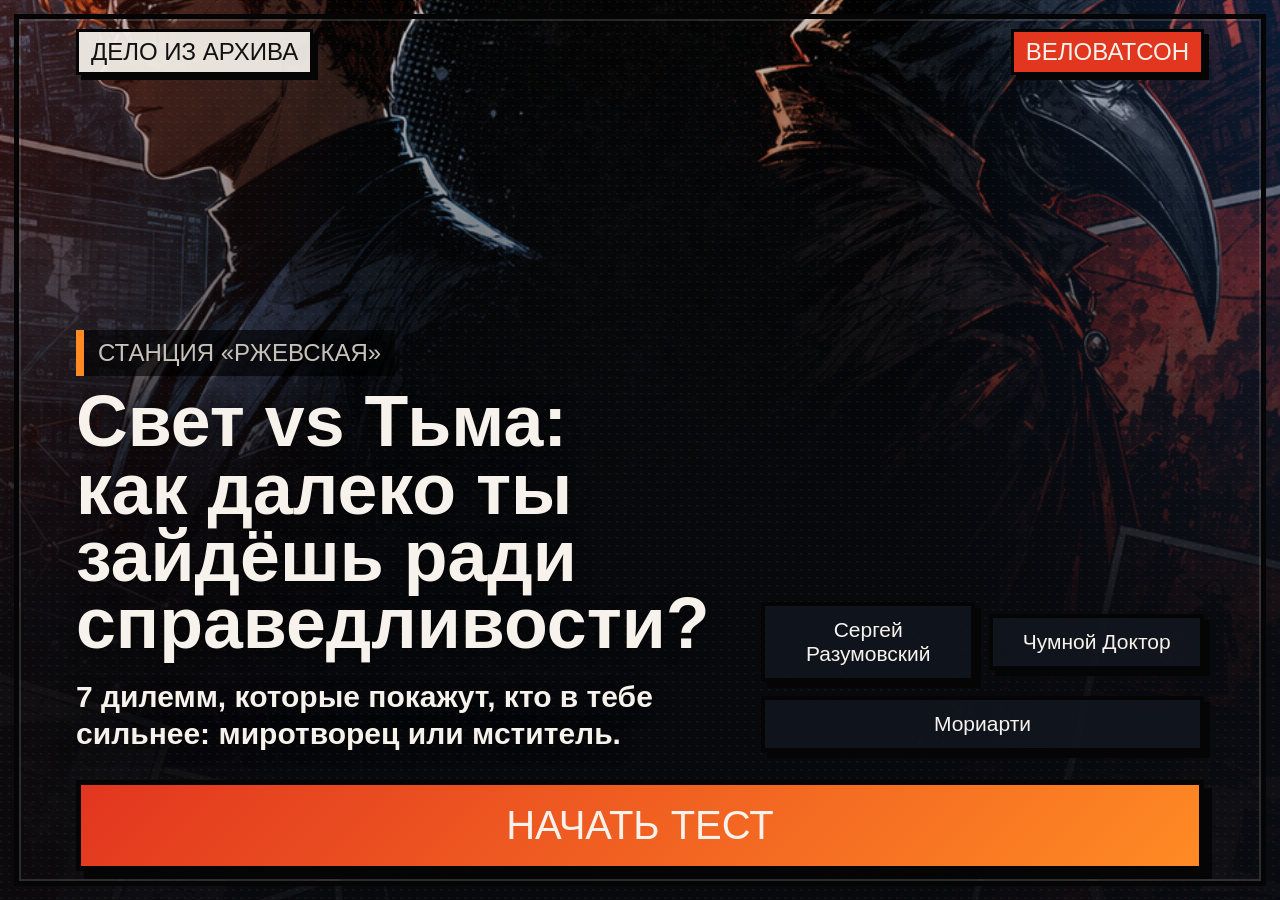
==== index.html @ 0b0cf6f9 "Initial static quiz" ====
<!doctype html>
<html lang="ru">
  <head>
    <meta charset="utf-8">
    <meta name="viewport" content="width=device-width, initial-scale=1">
    <title>Свет vs Тьма: тест ВелоВатсон</title>
    <link rel="stylesheet" href="styles.css">
  </head>
  <body>
    <main class="app-shell" aria-live="polite">
      <section class="screen screen-home is-active" id="homeScreen">
        <div class="brand-line">
          <span>Дело из архива</span>
          <span>ВелоВатсон</span>
        </div>

        <div class="hero-copy">
          <p class="eyebrow">Станция «Ржевская»</p>
          <h1>Свет vs Тьма: как далеко ты зайдёшь ради справедливости?</h1>
          <p class="subtitle">7 дилемм, которые покажут, кто в тебе сильнее: миротворец или мститель.</p>
        </div>

        <div class="case-strip" aria-hidden="true">
          <span>Сергей Разумовский</span>
          <span>Чумной Доктор</span>
          <span>Мориарти</span>
        </div>

        <button class="primary-button start-button" id="startButton" type="button">
          Начать тест
        </button>
      </section>

      <section class="screen screen-question" id="questionScreen">
        <div class="topbar">
          <p class="question-count" id="questionCount">Вопрос 1 из 7</p>
          <p class="score-hint">Свет / Тьма</p>
        </div>

        <div class="progress-wrap" aria-hidden="true">
          <div class="progress-bar" id="progressBar"></div>
        </div>

        <article class="question-panel">
          <p class="panel-label">Дилемма</p>
          <h2 id="questionText"></h2>
        </article>

        <div class="answers" id="answers"></div>
      </section>

      <section class="screen screen-result" id="resultScreen">
        <div class="result-kicker">Твой результат</div>

        <div class="result-header">
          <h2 id="resultTitle"></h2>
          <div class="score-badge">
            <span id="scoreValue"></span>
            <small>из 14</small>
          </div>
        </div>

        <div class="duality-scale" aria-label="Шкала Света и Тьмы">
          <div class="scale-track">
            <div class="scale-light" id="scaleLight"></div>
            <div class="scale-dark" id="scaleDark"></div>
          </div>
          <div class="scale-values">
            <span id="lightValue"></span>
            <span id="darkValue"></span>
          </div>
        </div>

        <p class="result-description" id="resultDescription"></p>
        <p class="quest-summary" id="questSummary"></p>

        <button class="primary-button home-button" id="homeButton" type="button">
          На главную
        </button>
      </section>
    </main>

    <script src="script.js"></script>
  </body>
</html>
---- styles.css ----
:root {
  --bg: #08090d;
  --panel: rgba(12, 14, 21, 0.86);
  --panel-solid: #121620;
  --ink: #050506;
  --text: #f7f3ec;
  --muted: #c7c3bb;
  --line: rgba(247, 243, 236, 0.18);
  --light: #f5eee2;
  --dark: #0b1529;
  --red: #e2361f;
  --orange: #ff8a24;
  --blue: #2c83ff;
  --shadow: rgba(0, 0, 0, 0.5);
  font-family: "Arial Black", Impact, "Segoe UI", Arial, sans-serif;
}

* {
  box-sizing: border-box;
}

html,
body {
  width: 100%;
  min-height: 100%;
  margin: 0;
  background: var(--bg);
  color: var(--text);
}

body {
  min-height: 100vh;
  min-height: 100dvh;
  overflow-x: hidden;
}

button {
  font: inherit;
}

.app-shell {
  position: relative;
  width: min(100vw, 1080px);
  min-height: 100vh;
  min-height: 100dvh;
  margin: 0 auto;
  isolation: isolate;
  overflow: hidden;
  background:
    linear-gradient(180deg, rgba(8, 9, 13, 0.18), rgba(8, 9, 13, 0.94) 70%),
    linear-gradient(90deg, rgba(226, 54, 31, 0.26), transparent 28%, transparent 70%, rgba(44, 131, 255, 0.24)),
    url("assets/velovatson-comic-bg.png") center / cover no-repeat,
    var(--bg);
}

.app-shell::before {
  content: "";
  position: absolute;
  inset: 0;
  z-index: -1;
  pointer-events: none;
  background-image:
    radial-gradient(circle at 18% 22%, rgba(255, 138, 36, 0.16) 0 1px, transparent 1px),
    linear-gradient(135deg, rgba(255, 255, 255, 0.07) 0 1px, transparent 1px);
  background-size: 8px 8px, 42px 42px;
  mix-blend-mode: screen;
  opacity: 0.48;
}

.app-shell::after {
  content: "";
  position: absolute;
  inset: 14px;
  z-index: -1;
  border: 5px solid var(--ink);
  box-shadow: inset 0 0 0 2px rgba(255, 255, 255, 0.14);
  pointer-events: none;
}

.screen {
  display: none;
  min-height: 100vh;
  min-height: 100dvh;
  padding: clamp(28px, 5vh, 76px) clamp(24px, 6vw, 82px);
  opacity: 0;
  transform: translateY(18px);
}

.screen.is-active {
  display: flex;
  animation: screenIn 360ms ease forwards;
}

.screen-home,
.screen-result {
  flex-direction: column;
  justify-content: space-between;
  gap: 28px;
}

.screen-question {
  flex-direction: column;
  gap: clamp(20px, 3vh, 34px);
}

.brand-line,
.topbar,
.case-strip,
.scale-values {
  display: flex;
  align-items: center;
  justify-content: space-between;
  gap: 14px;
}

.brand-line,
.question-count,
.score-hint,
.panel-label,
.result-kicker {
  text-transform: uppercase;
  letter-spacing: 0;
}

.brand-line {
  font-size: clamp(16px, 2.1vw, 24px);
  color: var(--muted);
}

.brand-line span,
.question-count,
.score-hint,
.panel-label,
.result-kicker {
  display: inline-flex;
  align-items: center;
  width: fit-content;
  min-height: 42px;
  padding: 8px 14px;
  border: 3px solid var(--ink);
  background: rgba(247, 243, 236, 0.92);
  color: #111;
  box-shadow: 5px 5px 0 var(--ink);
}

.brand-line span:last-child,
.score-hint {
  background: var(--red);
  color: var(--text);
}

.hero-copy {
  max-width: 860px;
  margin-top: auto;
  text-shadow: 0 4px 18px var(--shadow);
}

.eyebrow {
  width: fit-content;
  margin: 0 0 18px;
  padding: 9px 14px;
  border-left: 8px solid var(--orange);
  background: rgba(0, 0, 0, 0.58);
  color: var(--muted);
  font-size: clamp(18px, 2.4vw, 30px);
  text-transform: uppercase;
}

h1,
h2,
p {
  margin-top: 0;
}

h1 {
  max-width: 940px;
  margin-bottom: 20px;
  font-size: clamp(42px, 7.1vw, 88px);
  line-height: 0.96;
  letter-spacing: 0;
  text-wrap: balance;
}

.subtitle {
  max-width: 780px;
  margin-bottom: 0;
  color: var(--text);
  font-family: "Segoe UI", Arial, sans-serif;
  font-size: clamp(22px, 3.2vw, 36px);
  font-weight: 800;
  line-height: 1.24;
}

.case-strip {
  flex-wrap: wrap;
  margin-top: auto;
}

.case-strip span {
  flex: 1 1 210px;
  min-height: 58px;
  padding: 12px 14px;
  border: 4px solid var(--ink);
  background: rgba(18, 22, 32, 0.82);
  color: var(--text);
  font-size: clamp(15px, 2.1vw, 22px);
  text-align: center;
  box-shadow: 6px 6px 0 var(--ink);
}

.primary-button,
.answer-button {
  width: 100%;
  min-height: 92px;
  border: 5px solid var(--ink);
  border-radius: 0;
  cursor: pointer;
  color: var(--text);
  box-shadow: 8px 8px 0 var(--ink);
  transition:
    transform 150ms ease,
    box-shadow 150ms ease,
    filter 150ms ease;
  touch-action: manipulation;
}

.primary-button {
  padding: 24px 30px;
  background: linear-gradient(135deg, var(--red), var(--orange));
  font-size: clamp(28px, 4vw, 48px);
  text-transform: uppercase;
}

.primary-button:hover,
.answer-button:hover {
  filter: brightness(1.08);
  transform: translate(-3px, -3px);
  box-shadow: 11px 11px 0 var(--ink);
}

.primary-button:active,
.answer-button:active {
  transform: translate(4px, 4px);
  box-shadow: 4px 4px 0 var(--ink);
}

.topbar {
  flex-wrap: wrap;
}

.question-count,
.score-hint {
  margin: 0;
  font-size: clamp(17px, 2.1vw, 25px);
}

.progress-wrap {
  width: 100%;
  height: 22px;
  border: 4px solid var(--ink);
  background: rgba(247, 243, 236, 0.2);
  box-shadow: 5px 5px 0 var(--ink);
  overflow: hidden;
}

.progress-bar {
  width: 0;
  height: 100%;
  background: linear-gradient(90deg, var(--orange), var(--red), var(--blue));
  transition: width 260ms ease;
}

.question-panel {
  position: relative;
  padding: clamp(24px, 4vh, 48px);
  border: 5px solid var(--ink);
  background: var(--panel);
  box-shadow: 9px 9px 0 var(--ink);
  backdrop-filter: blur(10px);
}

.question-panel::before {
  content: "";
  position: absolute;
  right: 22px;
  top: -18px;
  width: 96px;
  height: 34px;
  border: 4px solid var(--ink);
  background: repeating-linear-gradient(90deg, var(--red) 0 16px, var(--orange) 16px 32px);
  transform: rotate(2deg);
}

.panel-label {
  margin-bottom: 22px;
  background: var(--blue);
  color: var(--text);
  font-size: clamp(15px, 1.8vw, 22px);
}

.question-panel h2 {
  margin: 0;
  font-family: "Segoe UI", Arial, sans-serif;
  font-size: clamp(28px, 4.4vw, 52px);
  line-height: 1.16;
}

.answers {
  display: grid;
  gap: clamp(16px, 2.3vh, 26px);
  margin-top: auto;
}

.answer-button {
  display: grid;
  grid-template-columns: minmax(58px, 80px) 1fr;
  align-items: center;
  gap: 18px;
  padding: clamp(16px, 2.4vh, 28px);
  background: rgba(247, 243, 236, 0.93);
  color: #111;
  text-align: left;
}

.answer-letter {
  display: grid;
  place-items: center;
  align-self: stretch;
  min-height: 64px;
  border: 4px solid var(--ink);
  background: var(--red);
  color: var(--text);
  font-size: clamp(30px, 4.5vw, 54px);
  line-height: 1;
}

.answer-text {
  font-family: "Segoe UI", Arial, sans-serif;
  font-size: clamp(20px, 2.7vw, 34px);
  font-weight: 800;
  line-height: 1.2;
}

.result-kicker {
  margin: 0;
  background: var(--red);
  color: var(--text);
  font-size: clamp(18px, 2.4vw, 28px);
}

.result-header {
  display: grid;
  grid-template-columns: 1fr auto;
  align-items: end;
  gap: 24px;
}

.result-header h2 {
  margin: 0;
  font-size: clamp(42px, 7.4vw, 90px);
  line-height: 0.98;
  text-shadow: 0 5px 18px var(--shadow);
}

.score-badge {
  min-width: clamp(128px, 18vw, 190px);
  padding: 16px;
  border: 5px solid var(--ink);
  background: rgba(247, 243, 236, 0.94);
  color: #111;
  text-align: center;
  box-shadow: 8px 8px 0 var(--ink);
}

.score-badge span {
  display: block;
  font-size: clamp(48px, 8vw, 86px);
  line-height: 0.9;
}

.score-badge small {
  font-family: "Segoe UI", Arial, sans-serif;
  font-size: clamp(17px, 2vw, 24px);
  font-weight: 900;
}

.duality-scale {
  padding: clamp(18px, 3vw, 28px);
  border: 5px solid var(--ink);
  background: rgba(12, 14, 21, 0.88);
  box-shadow: 8px 8px 0 var(--ink);
}

.scale-track {
  display: flex;
  width: 100%;
  height: clamp(34px, 5vh, 58px);
  border: 4px solid var(--ink);
  overflow: hidden;
  background: var(--dark);
}

.scale-light,
.scale-dark {
  height: 100%;
  transition: width 500ms ease;
}

.scale-light {
  background: linear-gradient(90deg, #fff8e8, #ffd67b);
}

.scale-dark {
  background: linear-gradient(90deg, #192d58, #08101f);
}

.scale-values {
  margin-top: 12px;
  font-size: clamp(20px, 2.8vw, 34px);
}

.result-description,
.quest-summary {
  margin: 0;
  padding: clamp(20px, 3vw, 34px);
  border: 5px solid var(--ink);
  background: rgba(247, 243, 236, 0.94);
  color: #111;
  font-family: "Segoe UI", Arial, sans-serif;
  font-size: clamp(21px, 2.8vw, 34px);
  font-weight: 800;
  line-height: 1.28;
  box-shadow: 8px 8px 0 var(--ink);
}

.quest-summary {
  background: rgba(18, 22, 32, 0.9);
  color: var(--text);
}

.home-button {
  margin-top: auto;
}

@keyframes screenIn {
  to {
    opacity: 1;
    transform: translateY(0);
  }
}

@media (orientation: landscape) {
  .app-shell {
    width: 100%;
    min-height: 100vh;
  }

  .screen {
    padding: clamp(18px, 3.2vh, 32px) clamp(36px, 6vw, 76px);
  }

  h1 {
    font-size: clamp(42px, 5.6vw, 72px);
    line-height: 0.94;
  }

  .subtitle {
    font-size: clamp(20px, 2.7vw, 30px);
  }

  .eyebrow {
    margin-bottom: 12px;
    font-size: clamp(17px, 2vw, 24px);
  }

  .brand-line span,
  .question-count,
  .score-hint,
  .panel-label,
  .result-kicker {
    min-height: 36px;
    padding: 6px 12px;
  }

  .primary-button {
    min-height: 84px;
    padding: 18px 24px;
    font-size: clamp(26px, 3.4vw, 40px);
  }

  .screen-home {
    display: none;
  }

  .screen-home.is-active {
    display: grid;
    grid-template-columns: 1.05fr 0.95fr;
    grid-template-rows: auto 1fr auto;
    align-items: end;
  }

  .brand-line {
    grid-column: 1 / -1;
  }

  .hero-copy {
    margin-top: 0;
  }

  .case-strip {
    align-self: center;
  }

  .case-strip span {
    min-height: 52px;
    font-size: clamp(15px, 1.9vw, 21px);
  }

  .start-button {
    grid-column: 1 / -1;
  }

  .screen-question.is-active {
    display: grid;
    grid-template-columns: 0.92fr 1.08fr;
    grid-template-rows: auto auto 1fr;
    align-items: stretch;
  }

  .topbar,
  .progress-wrap {
    grid-column: 1 / -1;
  }

  .answers {
    margin-top: 0;
  }

  .screen-result.is-active {
    display: grid;
    grid-template-columns: 0.9fr 1.1fr;
    grid-template-rows: auto auto 1fr auto;
    align-items: start;
  }

  .result-kicker,
  .result-header,
  .home-button {
    grid-column: 1 / -1;
  }
}

@media (max-width: 560px) {
  .app-shell::after {
    inset: 8px;
    border-width: 3px;
  }

  .brand-line {
    align-items: stretch;
  }

  .brand-line span {
    flex: 1;
    justify-content: center;
    text-align: center;
  }

  .answer-button {
    grid-template-columns: 54px 1fr;
    gap: 12px;
  }
}

@media (prefers-reduced-motion: reduce) {
  *,
  *::before,
  *::after {
    scroll-behavior: auto !important;
    transition-duration: 0.01ms !important;
    animation-duration: 0.01ms !important;
    animation-iteration-count: 1 !important;
  }
}
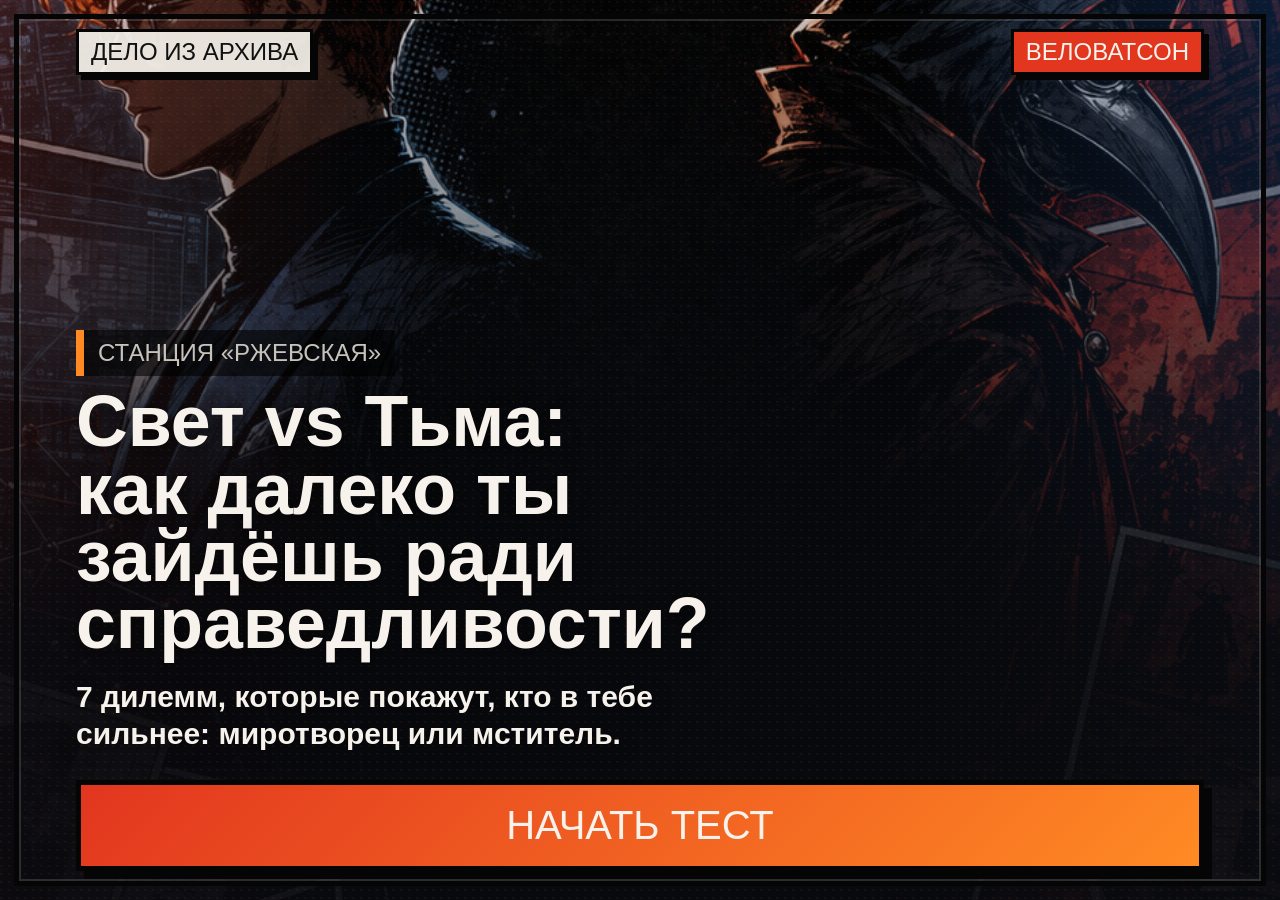
==== commit 69d94c42: "Remove character names from home screen" ====
--- a/index.html
+++ b/index.html
@@ -18,12 +18,6 @@
           <p class="eyebrow">Станция «Ржевская»</p>
           <h1>Свет vs Тьма: как далеко ты зайдёшь ради справедливости?</h1>
           <p class="subtitle">7 дилемм, которые покажут, кто в тебе сильнее: миротворец или мститель.</p>
-        </div>
-
-        <div class="case-strip" aria-hidden="true">
-          <span>Сергей Разумовский</span>
-          <span>Чумной Доктор</span>
-          <span>Мориарти</span>
         </div>
 
         <button class="primary-button start-button" id="startButton" type="button">
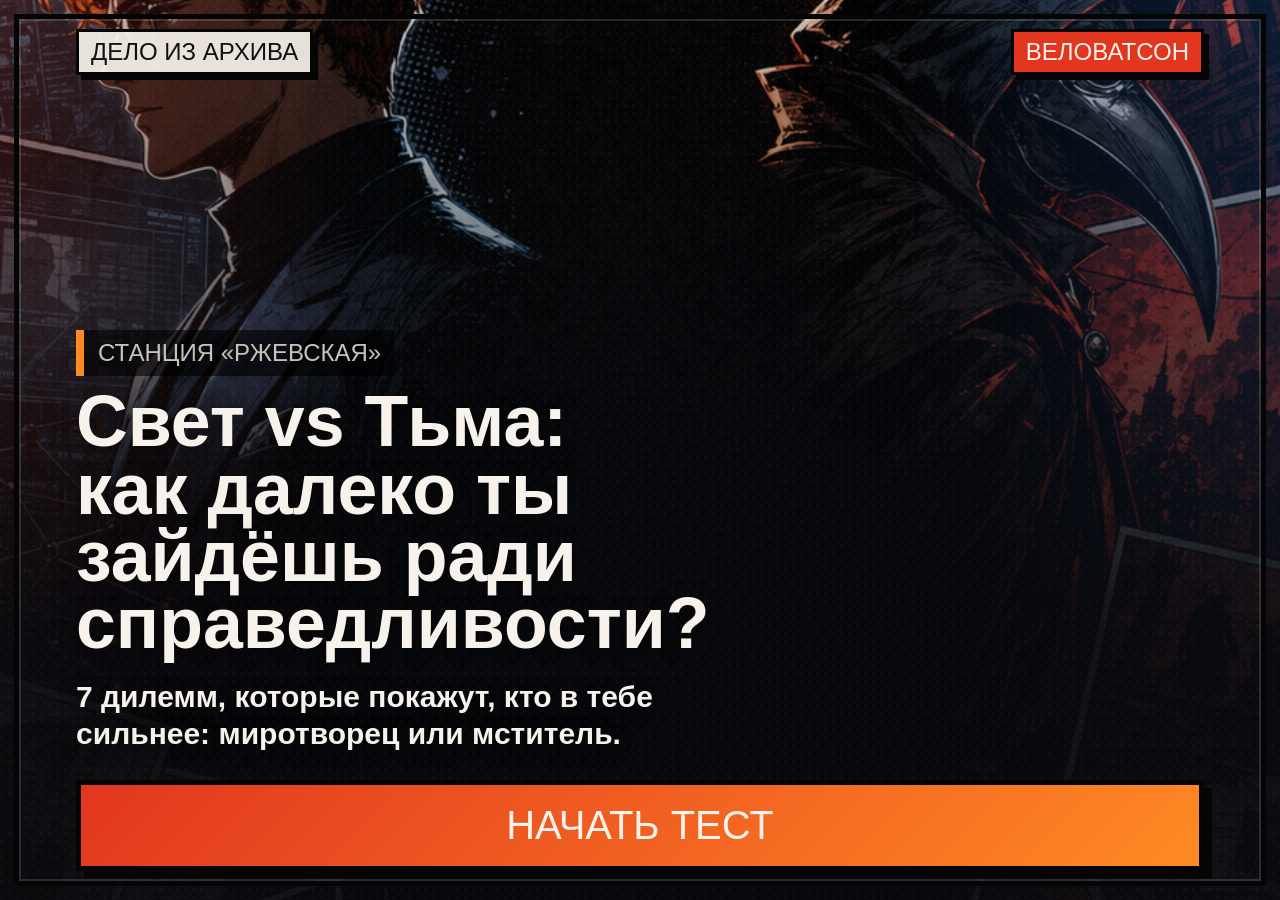
==== commit b430c53c: "Bust stylesheet cache for flipchart" ====
--- a/index.html
+++ b/index.html
@@ -4,7 +4,7 @@
     <meta charset="utf-8">
     <meta name="viewport" content="width=device-width, initial-scale=1">
     <title>Свет vs Тьма: тест ВелоВатсон</title>
-    <link rel="stylesheet" href="styles.css">
+    <link rel="stylesheet" href="styles.css?v=flipchart2">
   </head>
   <body>
     <main class="app-shell" aria-live="polite">
--- a/styles.css
+++ b/styles.css
@@ -81,6 +81,7 @@
   display: none;
   min-height: 100vh;
   min-height: 100dvh;
+  padding: 58px 66px;
   padding: clamp(28px, 5vh, 76px) clamp(24px, 6vw, 82px);
   opacity: 0;
   transform: translateY(18px);
@@ -123,6 +124,7 @@
 }
 
 .brand-line {
+  font-size: 22px;
   font-size: clamp(16px, 2.1vw, 24px);
   color: var(--muted);
 }
@@ -162,6 +164,7 @@
   border-left: 8px solid var(--orange);
   background: rgba(0, 0, 0, 0.58);
   color: var(--muted);
+  font-size: 28px;
   font-size: clamp(18px, 2.4vw, 30px);
   text-transform: uppercase;
 }
@@ -175,6 +178,7 @@
 h1 {
   max-width: 940px;
   margin-bottom: 20px;
+  font-size: 76px;
   font-size: clamp(42px, 7.1vw, 88px);
   line-height: 0.96;
   letter-spacing: 0;
@@ -186,6 +190,7 @@
   margin-bottom: 0;
   color: var(--text);
   font-family: "Segoe UI", Arial, sans-serif;
+  font-size: 32px;
   font-size: clamp(22px, 3.2vw, 36px);
   font-weight: 800;
   line-height: 1.24;
@@ -227,6 +232,7 @@
 .primary-button {
   padding: 24px 30px;
   background: linear-gradient(135deg, var(--red), var(--orange));
+  font-size: 42px;
   font-size: clamp(28px, 4vw, 48px);
   text-transform: uppercase;
 }
@@ -251,6 +257,7 @@
 .question-count,
 .score-hint {
   margin: 0;
+  font-size: 24px;
   font-size: clamp(17px, 2.1vw, 25px);
 }
 
@@ -295,25 +302,37 @@
   margin-bottom: 22px;
   background: var(--blue);
   color: var(--text);
+  font-size: 22px;
   font-size: clamp(15px, 1.8vw, 22px);
 }
 
 .question-panel h2 {
   margin: 0;
   font-family: "Segoe UI", Arial, sans-serif;
+  font-size: 44px;
   font-size: clamp(28px, 4.4vw, 52px);
   line-height: 1.16;
 }
 
 .answers {
-  display: grid;
+  display: flex;
+  flex-direction: column;
   gap: clamp(16px, 2.3vh, 26px);
   margin-top: auto;
 }
 
+.answer-button + .answer-button {
+  margin-top: 22px;
+}
+
+@supports (gap: 1rem) {
+  .answer-button + .answer-button {
+    margin-top: 0;
+  }
+}
+
 .answer-button {
-  display: grid;
-  grid-template-columns: minmax(58px, 80px) 1fr;
+  display: flex;
   align-items: center;
   gap: 18px;
   padding: clamp(16px, 2.4vh, 28px);
@@ -323,19 +342,23 @@
 }
 
 .answer-letter {
-  display: grid;
-  place-items: center;
+  display: flex;
+  align-items: center;
+  justify-content: center;
+  flex: 0 0 80px;
   align-self: stretch;
   min-height: 64px;
   border: 4px solid var(--ink);
   background: var(--red);
   color: var(--text);
+  font-size: 46px;
   font-size: clamp(30px, 4.5vw, 54px);
   line-height: 1;
 }
 
 .answer-text {
   font-family: "Segoe UI", Arial, sans-serif;
+  font-size: 30px;
   font-size: clamp(20px, 2.7vw, 34px);
   font-weight: 800;
   line-height: 1.2;
@@ -345,6 +368,7 @@
   margin: 0;
   background: var(--red);
   color: var(--text);
+  font-size: 26px;
   font-size: clamp(18px, 2.4vw, 28px);
 }
 
@@ -357,6 +381,7 @@
 
 .result-header h2 {
   margin: 0;
+  font-size: 76px;
   font-size: clamp(42px, 7.4vw, 90px);
   line-height: 0.98;
   text-shadow: 0 5px 18px var(--shadow);
@@ -374,12 +399,14 @@
 
 .score-badge span {
   display: block;
+  font-size: 72px;
   font-size: clamp(48px, 8vw, 86px);
   line-height: 0.9;
 }
 
 .score-badge small {
   font-family: "Segoe UI", Arial, sans-serif;
+  font-size: 22px;
   font-size: clamp(17px, 2vw, 24px);
   font-weight: 900;
 }
@@ -416,6 +443,7 @@
 
 .scale-values {
   margin-top: 12px;
+  font-size: 30px;
   font-size: clamp(20px, 2.8vw, 34px);
 }
 
@@ -427,6 +455,7 @@
   background: rgba(247, 243, 236, 0.94);
   color: #111;
   font-family: "Segoe UI", Arial, sans-serif;
+  font-size: 30px;
   font-size: clamp(21px, 2.8vw, 34px);
   font-weight: 800;
   line-height: 1.28;
@@ -446,6 +475,72 @@
   to {
     opacity: 1;
     transform: translateY(0);
+  }
+}
+
+@media (orientation: portrait) {
+  .screen-home.is-active,
+  .screen-question.is-active {
+    justify-content: flex-start;
+  }
+
+  .screen-home {
+    padding-top: 56px;
+    padding-bottom: 44px;
+  }
+
+  .screen-question {
+    padding-top: 44px;
+    padding-bottom: 44px;
+  }
+
+  .hero-copy {
+    max-width: 940px;
+    margin-top: 22vh;
+    padding: 28px 32px;
+    border: 5px solid var(--ink);
+    background: rgba(7, 9, 14, 0.72);
+    box-shadow: 8px 8px 0 var(--ink);
+  }
+
+  .start-button {
+    margin-top: 34px;
+  }
+
+  .question-panel {
+    margin-top: 24px;
+    padding: 30px;
+  }
+
+  .question-panel h2 {
+    font-size: 36px;
+  }
+
+  .answers {
+    margin-top: 30px;
+  }
+
+  .answer-button {
+    min-height: 118px;
+    padding: 18px;
+  }
+
+  .answer-text {
+    font-size: 26px;
+  }
+}
+
+@media (orientation: portrait) and (min-width: 700px) {
+  h1 {
+    font-size: 76px;
+  }
+
+  .subtitle {
+    font-size: 34px;
+  }
+
+  .primary-button {
+    font-size: 44px;
   }
 }
 
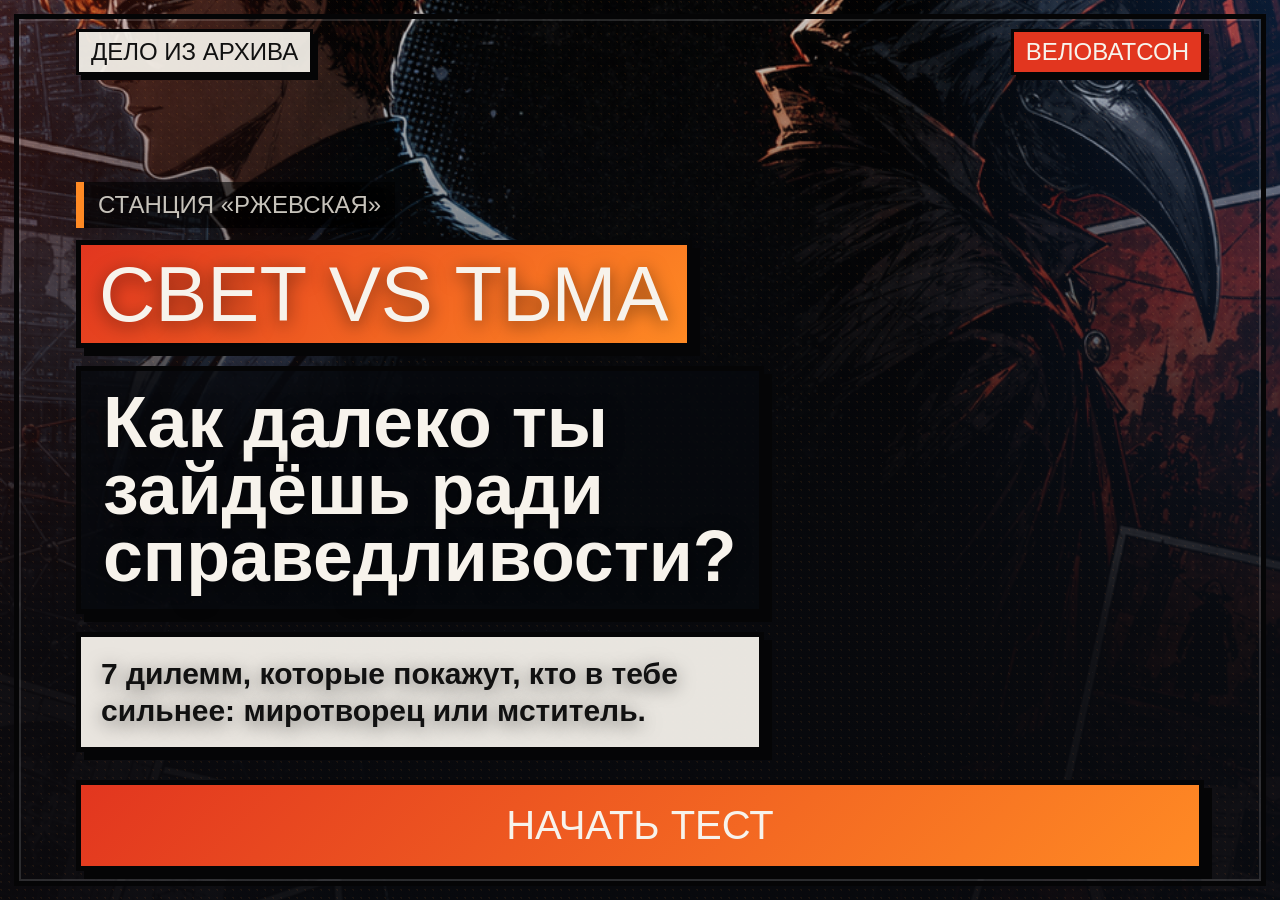
==== commit 3c6f374d: "Restructure home screen hierarchy" ====
--- a/index.html
+++ b/index.html
@@ -4,7 +4,7 @@
     <meta charset="utf-8">
     <meta name="viewport" content="width=device-width, initial-scale=1">
     <title>Свет vs Тьма: тест ВелоВатсон</title>
-    <link rel="stylesheet" href="styles.css?v=flipchart2">
+    <link rel="stylesheet" href="styles.css?v=flipchart5">
   </head>
   <body>
     <main class="app-shell" aria-live="polite">
@@ -16,7 +16,8 @@
 
         <div class="hero-copy">
           <p class="eyebrow">Станция «Ржевская»</p>
-          <h1>Свет vs Тьма: как далеко ты зайдёшь ради справедливости?</h1>
+          <div class="home-title">Свет vs Тьма</div>
+          <h1 class="home-question">Как далеко ты зайдёшь ради справедливости?</h1>
           <p class="subtitle">7 дилемм, которые покажут, кто в тебе сильнее: миротворец или мститель.</p>
         </div>
 
--- a/styles.css
+++ b/styles.css
@@ -169,6 +169,20 @@
   text-transform: uppercase;
 }
 
+.home-title {
+  width: fit-content;
+  margin: 0 0 18px;
+  padding: 12px 18px;
+  border: 5px solid var(--ink);
+  background: linear-gradient(135deg, var(--red), var(--orange));
+  color: var(--text);
+  font-size: 68px;
+  font-size: clamp(42px, 6.5vw, 78px);
+  line-height: 0.95;
+  text-transform: uppercase;
+  box-shadow: 8px 8px 0 var(--ink);
+}
+
 h1,
 h2,
 p {
@@ -185,10 +199,23 @@
   text-wrap: balance;
 }
 
+.home-question {
+  max-width: 860px;
+  margin-bottom: 18px;
+  padding: 18px 22px;
+  border: 5px solid var(--ink);
+  background: rgba(7, 9, 14, 0.82);
+  box-shadow: 8px 8px 0 var(--ink);
+}
+
 .subtitle {
   max-width: 780px;
   margin-bottom: 0;
-  color: var(--text);
+  padding: 18px 20px;
+  border: 5px solid var(--ink);
+  background: rgba(247, 243, 236, 0.94);
+  box-shadow: 8px 8px 0 var(--ink);
+  color: #111;
   font-family: "Segoe UI", Arial, sans-serif;
   font-size: 32px;
   font-size: clamp(22px, 3.2vw, 36px);
@@ -412,6 +439,7 @@
 }
 
 .duality-scale {
+  position: relative;
   padding: clamp(18px, 3vw, 28px);
   border: 5px solid var(--ink);
   background: rgba(12, 14, 21, 0.88);
@@ -419,7 +447,8 @@
 }
 
 .scale-track {
-  display: flex;
+  position: relative;
+  display: block;
   width: 100%;
   height: clamp(34px, 5vh, 58px);
   border: 4px solid var(--ink);
@@ -429,16 +458,45 @@
 
 .scale-light,
 .scale-dark {
+  position: absolute;
+  top: 0;
+  bottom: 0;
   height: 100%;
   transition: width 500ms ease;
 }
 
 .scale-light {
+  left: 0;
   background: linear-gradient(90deg, #fff8e8, #ffd67b);
 }
 
 .scale-dark {
+  right: 0;
   background: linear-gradient(90deg, #192d58, #08101f);
+}
+
+.scale-light::after,
+.scale-dark::after {
+  position: absolute;
+  top: 50%;
+  transform: translateY(-50%);
+  font-family: "Segoe UI", Arial, sans-serif;
+  font-size: 18px;
+  font-weight: 900;
+  text-transform: uppercase;
+  white-space: nowrap;
+}
+
+.scale-light::after {
+  content: "Свет";
+  left: 14px;
+  color: #111;
+}
+
+.scale-dark::after {
+  content: "Тьма";
+  right: 14px;
+  color: var(--text);
 }
 
 .scale-values {
@@ -449,6 +507,7 @@
 
 .result-description,
 .quest-summary {
+  position: relative;
   margin: 0;
   padding: clamp(20px, 3vw, 34px);
   border: 5px solid var(--ink);
@@ -467,6 +526,35 @@
   color: var(--text);
 }
 
+.duality-scale::before,
+.result-description::before,
+.quest-summary::before {
+  position: absolute;
+  left: 18px;
+  top: -20px;
+  padding: 5px 10px;
+  border: 3px solid var(--ink);
+  background: var(--red);
+  color: var(--text);
+  font-family: "Segoe UI", Arial, sans-serif;
+  font-size: 15px;
+  font-weight: 900;
+  text-transform: uppercase;
+  box-shadow: 4px 4px 0 var(--ink);
+}
+
+.duality-scale::before {
+  content: "Баланс";
+}
+
+.result-description::before {
+  content: "Расшифровка";
+}
+
+.quest-summary::before {
+  content: "Итог квеста";
+}
+
 .home-button {
   margin-top: auto;
 }
@@ -531,16 +619,210 @@
 }
 
 @media (orientation: portrait) and (min-width: 700px) {
+  .screen-home,
+  .screen-question,
+  .screen-result {
+    padding-left: 72px;
+    padding-right: 72px;
+  }
+
+  .screen-home.is-active {
+    justify-content: flex-start;
+  }
+
+  .screen-result.is-active {
+    justify-content: center;
+  }
+
+  .screen-question {
+    padding-top: 28px;
+  }
+
   h1 {
+    font-size: 48px;
+  }
+
+  .home-title {
+    font-size: 88px;
+  }
+
+  .home-question {
+    font-size: 50px;
+  }
+
+  .subtitle {
+    font-size: 32px;
+  }
+
+  .eyebrow,
+  .question-count,
+  .score-hint,
+  .panel-label,
+  .result-kicker {
+    font-size: 28px;
+  }
+
+  .primary-button {
+    min-height: 120px;
+    font-size: 50px;
+  }
+
+  .hero-copy {
+    margin-top: 8vh;
+    padding: 34px 38px;
+  }
+
+  .question-panel {
+    padding: 28px 32px;
+  }
+
+  .question-panel h2 {
+    font-size: 36px;
+  }
+
+  .answers {
+    margin-top: 30px;
+    gap: 16px;
+  }
+
+  .answer-button {
+    min-height: 124px;
+    padding: 18px;
+  }
+
+  .answer-letter {
+    flex-basis: 82px;
+    font-size: 52px;
+  }
+
+  .answer-text {
+    font-size: 28px;
+  }
+
+  .result-header h2 {
+    font-size: 66px;
+  }
+
+  .score-badge span {
     font-size: 76px;
   }
 
+  .scale-values {
+    font-size: 32px;
+  }
+
+  .duality-scale,
+  .result-description,
+  .quest-summary {
+    margin-top: 18px;
+  }
+
+  .duality-scale {
+    padding: 24px 28px;
+  }
+
+  .scale-track {
+    height: 62px;
+  }
+
+  .scale-light::after,
+  .scale-dark::after {
+    font-size: 24px;
+  }
+
+  .duality-scale::before,
+  .result-description::before,
+  .quest-summary::before {
+    top: -25px;
+    font-size: 20px;
+  }
+
+  .result-description,
+  .quest-summary {
+    padding: 24px 30px;
+    font-size: 27px;
+  }
+
+  .home-button {
+    min-height: 96px;
+    margin-top: 18px;
+    font-size: 46px;
+  }
+}
+
+@media (orientation: portrait) and (min-width: 700px) and (min-height: 1500px) {
+  .hero-copy {
+    margin-top: 25vh;
+  }
+}
+
+@media (orientation: portrait) and (max-width: 699px) {
+  .screen {
+    padding: 28px 22px;
+  }
+
+  .screen-home {
+    min-height: 100svh;
+    padding-top: 24px;
+    padding-bottom: 24px;
+  }
+
+  .screen-home.is-active {
+    justify-content: flex-start;
+  }
+
+  .brand-line {
+    gap: 10px;
+    font-size: 15px;
+  }
+
+  .brand-line span {
+    min-height: 36px;
+    padding: 7px 9px;
+    box-shadow: 4px 4px 0 var(--ink);
+  }
+
+  .hero-copy {
+    margin-top: 9vh;
+    padding: 20px 18px;
+  }
+
+  .eyebrow {
+    margin-bottom: 12px;
+    font-size: 16px;
+  }
+
+  h1 {
+    margin-bottom: 12px;
+    font-size: 28px;
+    line-height: 1.02;
+  }
+
+  .home-title {
+    margin-bottom: 12px;
+    padding: 10px 12px;
+    font-size: 36px;
+    box-shadow: 5px 5px 0 var(--ink);
+  }
+
+  .home-question {
+    margin-bottom: 12px;
+    padding: 14px 14px;
+    box-shadow: 5px 5px 0 var(--ink);
+  }
+
   .subtitle {
-    font-size: 34px;
-  }
-
-  .primary-button {
-    font-size: 44px;
+    padding: 12px 14px;
+    font-size: 18px;
+    line-height: 1.2;
+    box-shadow: 5px 5px 0 var(--ink);
+  }
+
+  .start-button {
+    min-height: 78px;
+    margin-top: 22px;
+    padding: 16px 18px;
+    font-size: 28px;
   }
 }
 
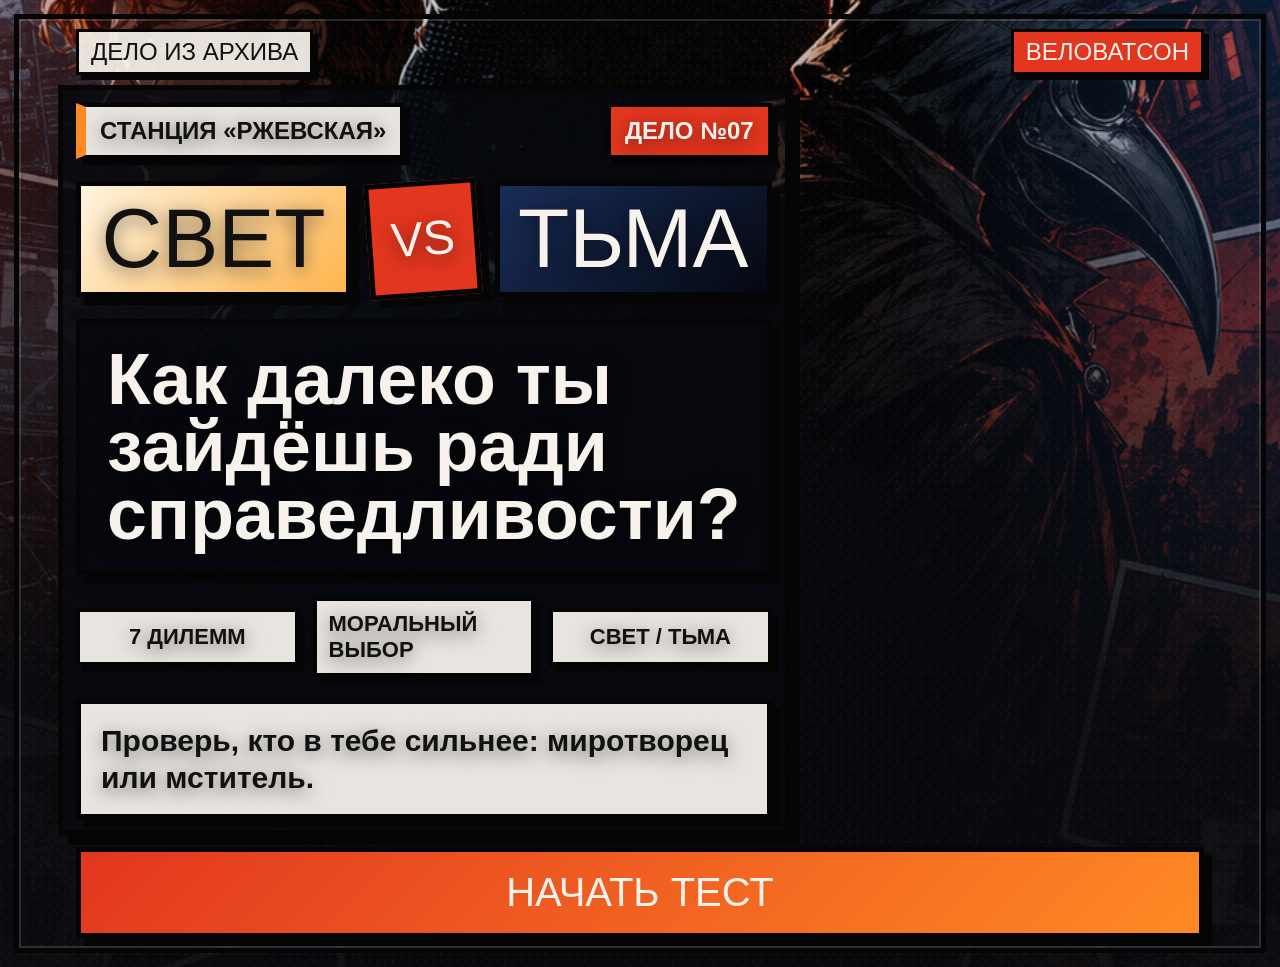
==== commit 77e82e48: "Redesign home cover screen" ====
--- a/index.html
+++ b/index.html
@@ -4,7 +4,7 @@
     <meta charset="utf-8">
     <meta name="viewport" content="width=device-width, initial-scale=1">
     <title>Свет vs Тьма: тест ВелоВатсон</title>
-    <link rel="stylesheet" href="styles.css?v=flipchart5">
+    <link rel="stylesheet" href="styles.css?v=cover1">
   </head>
   <body>
     <main class="app-shell" aria-live="polite">
@@ -15,10 +15,26 @@
         </div>
 
         <div class="hero-copy">
-          <p class="eyebrow">Станция «Ржевская»</p>
-          <div class="home-title">Свет vs Тьма</div>
+          <div class="cover-kicker">
+            <span>Станция «Ржевская»</span>
+            <span>Дело №07</span>
+          </div>
+
+          <div class="home-title" aria-label="Свет против Тьмы">
+            <span class="title-light">Свет</span>
+            <span class="title-vs">vs</span>
+            <span class="title-dark">Тьма</span>
+          </div>
+
           <h1 class="home-question">Как далеко ты зайдёшь ради справедливости?</h1>
-          <p class="subtitle">7 дилемм, которые покажут, кто в тебе сильнее: миротворец или мститель.</p>
+
+          <div class="cover-clues" aria-hidden="true">
+            <span>7 дилемм</span>
+            <span>Моральный выбор</span>
+            <span>Свет / Тьма</span>
+          </div>
+
+          <p class="subtitle">Проверь, кто в тебе сильнее: миротворец или мститель.</p>
         </div>
 
         <button class="primary-button start-button" id="startButton" type="button">
--- a/styles.css
+++ b/styles.css
@@ -152,9 +152,20 @@
 }
 
 .hero-copy {
-  max-width: 860px;
+  position: relative;
+  max-width: 900px;
   margin-top: auto;
   text-shadow: 0 4px 18px var(--shadow);
+}
+
+.hero-copy::before {
+  content: "";
+  position: absolute;
+  inset: -18px -18px -16px;
+  z-index: -1;
+  border: 5px solid var(--ink);
+  background: linear-gradient(135deg, rgba(7, 9, 14, 0.88), rgba(7, 9, 14, 0.62));
+  box-shadow: 10px 10px 0 var(--ink);
 }
 
 .eyebrow {
@@ -170,17 +181,98 @@
 }
 
 .home-title {
-  width: fit-content;
-  margin: 0 0 18px;
-  padding: 12px 18px;
+  display: flex;
+  align-items: stretch;
+  width: 100%;
+  margin: 0 0 22px;
+  color: var(--text);
+  font-size: 84px;
+  line-height: 0.9;
+  text-transform: uppercase;
+}
+
+.home-title span {
+  display: flex;
+  align-items: center;
+  justify-content: center;
   border: 5px solid var(--ink);
-  background: linear-gradient(135deg, var(--red), var(--orange));
+  box-shadow: 8px 8px 0 var(--ink);
+}
+
+.title-light,
+.title-dark {
+  flex: 1;
+  min-height: 116px;
+  padding: 14px 18px;
+}
+
+.title-light {
+  background: linear-gradient(135deg, #fff4df, #ffb54d);
+  color: #111;
+}
+
+.title-dark {
+  background: linear-gradient(135deg, #192d58, #060913);
+}
+
+.title-vs {
+  flex: 0 0 112px;
+  min-height: 112px;
+  margin: 0 16px;
+  background: var(--red);
+  font-size: 48px;
+  transform: rotate(-4deg);
+}
+
+.cover-kicker,
+.cover-clues {
+  display: flex;
+  align-items: center;
+  gap: 14px;
+}
+
+.cover-kicker {
+  justify-content: space-between;
+  margin-bottom: 22px;
+}
+
+.cover-kicker span,
+.cover-clues span {
+  border: 4px solid var(--ink);
+  background: rgba(247, 243, 236, 0.94);
+  color: #111;
+  box-shadow: 6px 6px 0 var(--ink);
+  font-family: "Segoe UI", Arial, sans-serif;
+  font-weight: 900;
+  text-transform: uppercase;
+}
+
+.cover-kicker span {
+  padding: 10px 14px;
+  font-size: 24px;
+}
+
+.cover-kicker span:first-child {
+  border-left: 10px solid var(--orange);
+}
+
+.cover-kicker span:last-child {
+  background: var(--red);
   color: var(--text);
-  font-size: 68px;
-  font-size: clamp(42px, 6.5vw, 78px);
-  line-height: 0.95;
-  text-transform: uppercase;
-  box-shadow: 8px 8px 0 var(--ink);
+}
+
+.cover-clues {
+  margin: 22px 0;
+}
+
+.cover-clues span {
+  flex: 1;
+  min-height: 58px;
+  display: flex;
+  align-items: center;
+  justify-content: center;
+  padding: 10px 12px;
+  font-size: 22px;
 }
 
 h1,
@@ -201,8 +293,8 @@
 
 .home-question {
   max-width: 860px;
-  margin-bottom: 18px;
-  padding: 18px 22px;
+  margin-bottom: 0;
+  padding: 22px 26px;
   border: 5px solid var(--ink);
   background: rgba(7, 9, 14, 0.82);
   box-shadow: 8px 8px 0 var(--ink);
@@ -639,19 +731,31 @@
   }
 
   h1 {
-    font-size: 48px;
+    font-size: 46px;
   }
 
   .home-title {
-    font-size: 88px;
+    font-size: 82px;
+  }
+
+  .title-light,
+  .title-dark {
+    min-height: 118px;
+  }
+
+  .title-vs {
+    flex-basis: 106px;
+    min-height: 106px;
+    font-size: 44px;
   }
 
   .home-question {
-    font-size: 50px;
+    font-size: 44px;
   }
 
   .subtitle {
-    font-size: 32px;
+    max-width: none;
+    font-size: 30px;
   }
 
   .eyebrow,
@@ -668,8 +772,9 @@
   }
 
   .hero-copy {
-    margin-top: 8vh;
-    padding: 34px 38px;
+    max-width: 920px;
+    margin-top: 10vh;
+    padding: 0;
   }
 
   .question-panel {
@@ -752,7 +857,7 @@
 
 @media (orientation: portrait) and (min-width: 700px) and (min-height: 1500px) {
   .hero-copy {
-    margin-top: 25vh;
+    margin-top: 18vh;
   }
 }
 
@@ -783,8 +888,8 @@
   }
 
   .hero-copy {
-    margin-top: 9vh;
-    padding: 20px 18px;
+    margin-top: 8vh;
+    padding: 0;
   }
 
   .eyebrow {
@@ -794,28 +899,69 @@
 
   h1 {
     margin-bottom: 12px;
-    font-size: 28px;
+    font-size: 25px;
     line-height: 1.02;
   }
 
   .home-title {
     margin-bottom: 12px;
-    padding: 10px 12px;
-    font-size: 36px;
+    font-size: 34px;
+  }
+
+  .home-title span {
+    border-width: 4px;
     box-shadow: 5px 5px 0 var(--ink);
+  }
+
+  .title-light,
+  .title-dark {
+    min-height: 70px;
+    padding: 8px 8px;
+  }
+
+  .title-vs {
+    flex-basis: 58px;
+    min-height: 58px;
+    margin: 0 8px;
+    font-size: 22px;
   }
 
   .home-question {
     margin-bottom: 12px;
-    padding: 14px 14px;
+    padding: 13px 14px;
     box-shadow: 5px 5px 0 var(--ink);
   }
 
   .subtitle {
     padding: 12px 14px;
-    font-size: 18px;
+    font-size: 17px;
     line-height: 1.2;
     box-shadow: 5px 5px 0 var(--ink);
+  }
+
+  .cover-kicker {
+    gap: 8px;
+    margin-bottom: 12px;
+  }
+
+  .cover-kicker span {
+    padding: 7px 8px;
+    font-size: 13px;
+    box-shadow: 4px 4px 0 var(--ink);
+  }
+
+  .cover-clues {
+    flex-wrap: wrap;
+    gap: 8px;
+    margin: 12px 0;
+  }
+
+  .cover-clues span {
+    flex: 1 1 32%;
+    min-height: 42px;
+    padding: 7px 8px;
+    font-size: 13px;
+    box-shadow: 4px 4px 0 var(--ink);
   }
 
   .start-button {
